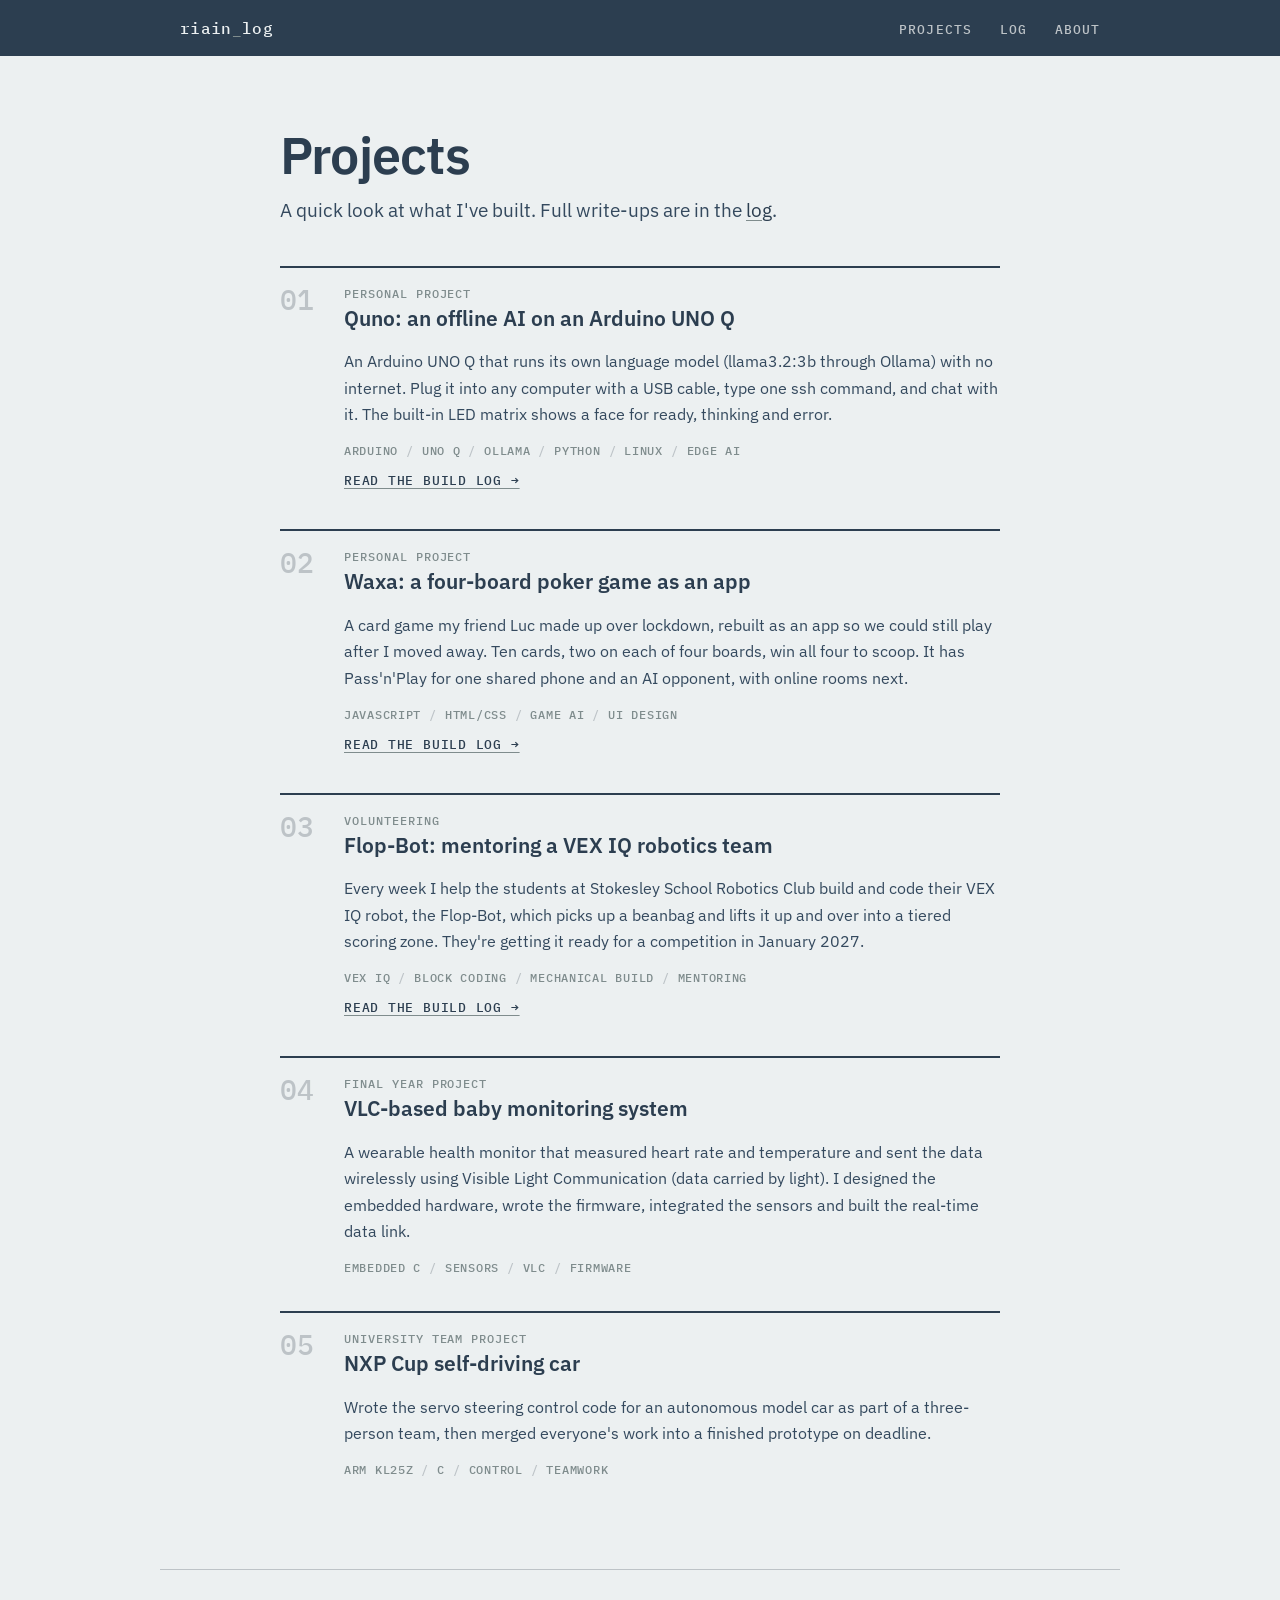
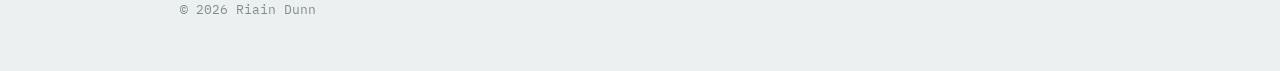
==== index.html @ 6c5f258e "Publish Log 003: robotics club Co-Authored-By: Claude Opus 5.5 <noreply@anthropic.com> Claude-Sessio" ====
<!doctype html>
<html lang="en">
<head>
  <meta charset="utf-8">
  <meta name="viewport" content="width=device-width, initial-scale=1">
  <title>Projects | Riain Dunn</title>
  <meta name="description" content="Projects by Riain Dunn: embedded systems, electronics and on-device AI.">
  <link rel="preconnect" href="https://fonts.googleapis.com">
  <link rel="preconnect" href="https://fonts.gstatic.com" crossorigin>
  <link href="https://fonts.googleapis.com/css2?family=IBM+Plex+Mono:wght@400;500&family=IBM+Plex+Sans:wght@400;500;600&display=swap" rel="stylesheet">
  <link rel="stylesheet" href="style.css">
</head>
<body>
  <header class="nav">
    <div class="wrap nav-inner">
      <a href="index.html" class="logo">riain<span>_</span>log</a>
      <nav>
        <a href="index.html">Projects</a>
        <a href="log.html">Log</a>
        <a href="about.html">About</a>
      </nav>
    </div>
  </header>

  <main class="wrap log">
    <section class="log-head">
      <h1>Projects</h1>
      <p class="lead">A quick look at what I've built. Full write-ups are in the <a href="log.html">log</a>.</p>
    </section>

    <section class="entries project-list">
      <article class="card">
        <div class="tag">Personal project</div>
        <h3>Quno: an offline AI on an Arduino UNO Q</h3>
        <p>An Arduino UNO Q that runs its own language model (llama3.2:3b through Ollama) with no internet. Plug it into any computer with a USB cable, type one ssh command, and chat with it. The built-in LED matrix shows a face for ready, thinking and error.</p>
        <p class="stack"><span>Arduino</span><span>UNO Q</span><span>Ollama</span><span>Python</span><span>Linux</span><span>Edge AI</span></p>
        <a class="more" href="log/quno.html">Read the build log →</a>
      </article>

      <article class="card">
        <div class="tag">Personal project</div>
        <h3>Waxa: a four-board poker game as an app</h3>
        <p>A card game my friend Luc made up over lockdown, rebuilt as an app so we could still play after I moved away. Ten cards, two on each of four boards, win all four to scoop. It has Pass'n'Play for one shared phone and an AI opponent, with online rooms next.</p>
        <p class="stack"><span>JavaScript</span><span>HTML/CSS</span><span>Game AI</span><span>UI design</span></p>
        <a class="more" href="log/waxa.html">Read the build log →</a>
      </article>

      <article class="card">
        <div class="tag">Volunteering</div>
        <h3>Flop-Bot: mentoring a VEX IQ robotics team</h3>
        <p>Every week I help the students at Stokesley School Robotics Club build and code their VEX IQ robot, the Flop-Bot, which picks up a beanbag and lifts it up and over into a tiered scoring zone. They're getting it ready for a competition in January 2027.</p>
        <p class="stack"><span>VEX IQ</span><span>Block coding</span><span>Mechanical build</span><span>Mentoring</span></p>
        <a class="more" href="log/robotics-club.html">Read the build log →</a>
      </article>

      <article class="card">
        <div class="tag">Final year project</div>
        <h3>VLC-based baby monitoring system</h3>
        <p>A wearable health monitor that measured heart rate and temperature and sent the data wirelessly using Visible Light Communication (data carried by light). I designed the embedded hardware, wrote the firmware, integrated the sensors and built the real-time data link.</p>
        <p class="stack"><span>Embedded C</span><span>Sensors</span><span>VLC</span><span>Firmware</span></p>
      </article>

      <article class="card">
        <div class="tag">University team project</div>
        <h3>NXP Cup self-driving car</h3>
        <p>Wrote the servo steering control code for an autonomous model car as part of a three-person team, then merged everyone's work into a finished prototype on deadline.</p>
        <p class="stack"><span>ARM KL25Z</span><span>C</span><span>Control</span><span>Teamwork</span></p>
      </article>
    </section>
  </main>

  <footer class="wrap foot">
    <p>© 2026 Riain Dunn</p>
  </footer>
</body>
</html>
---- style.css ----
/* Palette: #2C3E50 #34495E #7F8C8D #BDC3C7 #ECF0F1 */
:root {
  --ink: #2C3E50;
  --ink-2: #34495E;
  --slate: #7F8C8D;
  --mist: #BDC3C7;
  --paper: #ECF0F1;

  --bg: var(--paper);
  --text: var(--ink);
  --text-2: var(--ink-2);
  --muted: var(--slate);
  --line: var(--mist);
  --band: var(--ink);
  --band-text: var(--paper);
  --code-bg: rgba(189, 195, 199, 0.45);
}
@media (prefers-color-scheme: dark) {
  :root {
    --bg: var(--ink);
    --text: var(--paper);
    --text-2: var(--mist);
    --muted: var(--mist);
    --line: var(--ink-2);
    --band: #24333f;
    --band-text: var(--paper);
    --code-bg: var(--ink-2);
  }
}

* { box-sizing: border-box; }
html { scroll-behavior: smooth; }
body {
  margin: 0;
  background: var(--bg);
  color: var(--text);
  font: 400 17px/1.65 "IBM Plex Sans", system-ui, sans-serif;
}
a { color: var(--text); text-decoration-color: var(--slate); text-underline-offset: 3px; }
a:hover { text-decoration-color: currentColor; }
.wrap { max-width: 960px; margin: 0 auto; padding: 0 20px; }

/* Header band */
.nav { background: var(--band); color: var(--band-text); }
.nav-inner { display: flex; align-items: center; justify-content: space-between; height: 56px; }
.logo { font: 500 16px "IBM Plex Mono", monospace; color: var(--band-text); text-decoration: none; white-space: nowrap; letter-spacing: 0.02em; }
.logo span { color: var(--slate); }
.nav nav a {
  color: var(--mist); text-decoration: none; margin-left: 24px;
  font: 500 13px "IBM Plex Mono", monospace; text-transform: uppercase; letter-spacing: 0.08em;
}
.nav nav a:hover { color: var(--paper); }

/* Type */
h1 { font-size: clamp(34px, 6vw, 52px); line-height: 1.05; margin: 8px 0 16px; font-weight: 600; letter-spacing: -0.015em; }
h2 {
  font: 500 13px "IBM Plex Mono", monospace; text-transform: uppercase; letter-spacing: 0.1em;
  color: var(--muted); margin: 0 0 20px; padding-bottom: 10px; border-bottom: 1px solid var(--line);
}
h3 { font-size: 21px; font-weight: 600; margin: 4px 0 10px; line-height: 1.3; }
h4 { margin: 0 0 4px; font-size: 16px; font-weight: 600; }
.lead { font-size: 19px; color: var(--text-2); max-width: 640px; margin: 0; }
.tag {
  font: 500 12px "IBM Plex Mono", monospace; color: var(--muted);
  text-transform: uppercase; letter-spacing: 0.08em;
}

/* Layout */
section.wrap { padding-top: 48px; padding-bottom: 8px; }
.log { max-width: 760px; }
section.log-head { padding-top: 64px; }
.log-head h1 { margin-bottom: 12px; }
.entries { padding-top: 40px !important; }

/* Cards read like datasheet entries: ruled, square, no shadows */
.card, .post-link {
  display: block; color: var(--text); text-decoration: none;
  border-top: 2px solid var(--text); padding: 18px 0 28px;
}
.card p, .post-link p { color: var(--text-2); font-size: 16px; }
.post-link { margin-bottom: 8px; }
.post-link:hover h3 { text-decoration: underline; text-underline-offset: 4px; text-decoration-color: var(--slate); }
.post-link .when, .post .when { font: 500 12px "IBM Plex Mono", monospace; color: var(--muted); text-transform: uppercase; letter-spacing: 0.08em; margin: 0; }
.post-link p:last-child { margin: 0; }
.post-link.pending { opacity: 0.6; border-top-style: dashed; }

/* Numbered project index */
.project-list { counter-reset: proj; display: grid; gap: 8px; }
.project-list .card { counter-increment: proj; position: relative; padding-left: 64px; }
.project-list .card::before {
  content: counter(proj, decimal-leading-zero);
  position: absolute; left: 0; top: 18px;
  font: 500 28px/1 "IBM Plex Mono", monospace; color: var(--mist);
}
@media (prefers-color-scheme: dark) { .project-list .card::before { color: var(--slate); } }

/* Tech list: plain mono with slashes, not pills */
.stack { display: flex; flex-wrap: wrap; margin: 14px 0 0; font: 500 12px "IBM Plex Mono", monospace; color: var(--muted); text-transform: uppercase; letter-spacing: 0.06em; }
.stack span + span::before { content: "/"; margin: 0 8px; color: var(--line); }
.card .more { display: inline-block; margin-top: 14px; font: 500 13px "IBM Plex Mono", monospace; text-transform: uppercase; letter-spacing: 0.06em; }
.more-line { color: var(--muted); margin-top: 20px; }

/* About */
.skills { display: grid; grid-template-columns: repeat(auto-fit, minmax(200px, 1fr)); gap: 24px; }
.skills p { color: var(--text-2); margin: 0; font-size: 16px; }
.timeline { list-style: none; padding: 0; margin: 0; }
.timeline li { display: grid; gap: 2px; padding: 14px 0; border-bottom: 1px solid var(--line); }
.timeline .when { font: 500 12px "IBM Plex Mono", monospace; color: var(--muted); text-transform: uppercase; letter-spacing: 0.06em; margin: 0 0 4px; }
.timeline p { margin: 0; color: var(--text-2); font-size: 16px; }
.contact p { color: var(--text-2); max-width: 640px; }
.cta { display: flex; gap: 12px; flex-wrap: wrap; margin-top: 24px; }
.btn {
  display: inline-block; padding: 10px 18px; border: 1.5px solid var(--text);
  color: var(--text); text-decoration: none; font: 500 13px "IBM Plex Mono", monospace; letter-spacing: 0.04em;
}
.btn.primary { background: var(--text); color: var(--bg); }
.btn:hover { background: var(--ink-2); border-color: var(--ink-2); color: var(--paper); }

/* Log entry */
.post { max-width: 720px; padding-top: 56px; }
.post h1 { font-size: clamp(30px, 5vw, 42px); }
.post h2 { margin-top: 48px; }
.post p, .post li { font-size: 18px; }
.post code { font: 500 0.86em "IBM Plex Mono", monospace; background: var(--code-bg); padding: 1px 5px; }
.back { display: inline-block; margin-bottom: 24px; font: 500 13px "IBM Plex Mono", monospace; text-transform: uppercase; letter-spacing: 0.06em; }
.photo { margin: 32px 0; }
.photo img, .photo video { width: 100%; height: auto; display: block; border: 1px solid var(--line); }
.photo figcaption { font: 400 13px "IBM Plex Mono", monospace; color: var(--muted); margin-top: 8px; }
.table-wrap { overflow-x: auto; margin: 16px 0 24px; }
.post table { border-collapse: collapse; width: 100%; font-size: 16px; }
.post th, .post td { text-align: left; vertical-align: top; padding: 12px 12px 12px 0; border-bottom: 1px solid var(--line); }
.post th { font: 500 12px "IBM Plex Mono", monospace; text-transform: uppercase; letter-spacing: 0.08em; color: var(--muted); border-bottom: 2px solid var(--text); }
.post td:first-child { font-weight: 600; width: 34%; }
.ok, .no { font: 500 12px "IBM Plex Mono", monospace; text-transform: uppercase; letter-spacing: 0.06em; margin-right: 8px; }
.ok::before { content: "■ "; }
.no { color: var(--muted); }
.no::before { content: "□ "; }

.foot { color: var(--muted); font: 400 13px "IBM Plex Mono", monospace; margin-top: 64px; padding-top: 18px; padding-bottom: 40px; border-top: 1px solid var(--line); }

@media (max-width: 560px) {
  .wrap { padding-left: 16px; padding-right: 16px; }
  .nav nav a { margin-left: 14px; font-size: 12px; }
  .project-list .card { padding-left: 48px; }
  .project-list .card::before { font-size: 22px; }
  .post td:first-child { width: 40%; }
}
.card .stack, .post-link .stack { color: var(--muted); font-size: 12px; }

/* Photo carousel: one frame, auto-rotates */
.carousel { max-width: 300px; }
.track { position: relative; aspect-ratio: 3 / 4; border: 1px solid var(--line); background: var(--band); }
.slide { position: absolute; inset: 0; margin: 0; opacity: 0; transition: opacity 0.6s ease; pointer-events: none; }
.slide.active { opacity: 1; pointer-events: auto; }
.slide img { display: block; width: 100%; height: 100%; object-fit: cover; }
.slide figcaption {
  position: absolute; left: 0; right: 0; bottom: 0; padding: 8px 10px;
  background: rgba(44, 62, 80, 0.85); color: var(--paper);
  font: 500 12px "IBM Plex Mono", monospace; letter-spacing: 0.04em;
}
.carousel-nav { display: flex; gap: 8px; margin-top: 12px; }
.carousel-nav .btn { cursor: pointer; background: none; font-size: 16px; padding: 6px 16px; }

/* Side-by-side photos in a log entry */
.photo-row { display: grid; grid-template-columns: repeat(auto-fit, minmax(180px, 1fr)); gap: 12px; margin: 32px 0; }
.photo-row .photo { margin: 0; }
.photo-row .photo img { aspect-ratio: 3 / 4; object-fit: cover; }
.photo-row.phones .photo img { aspect-ratio: auto; }
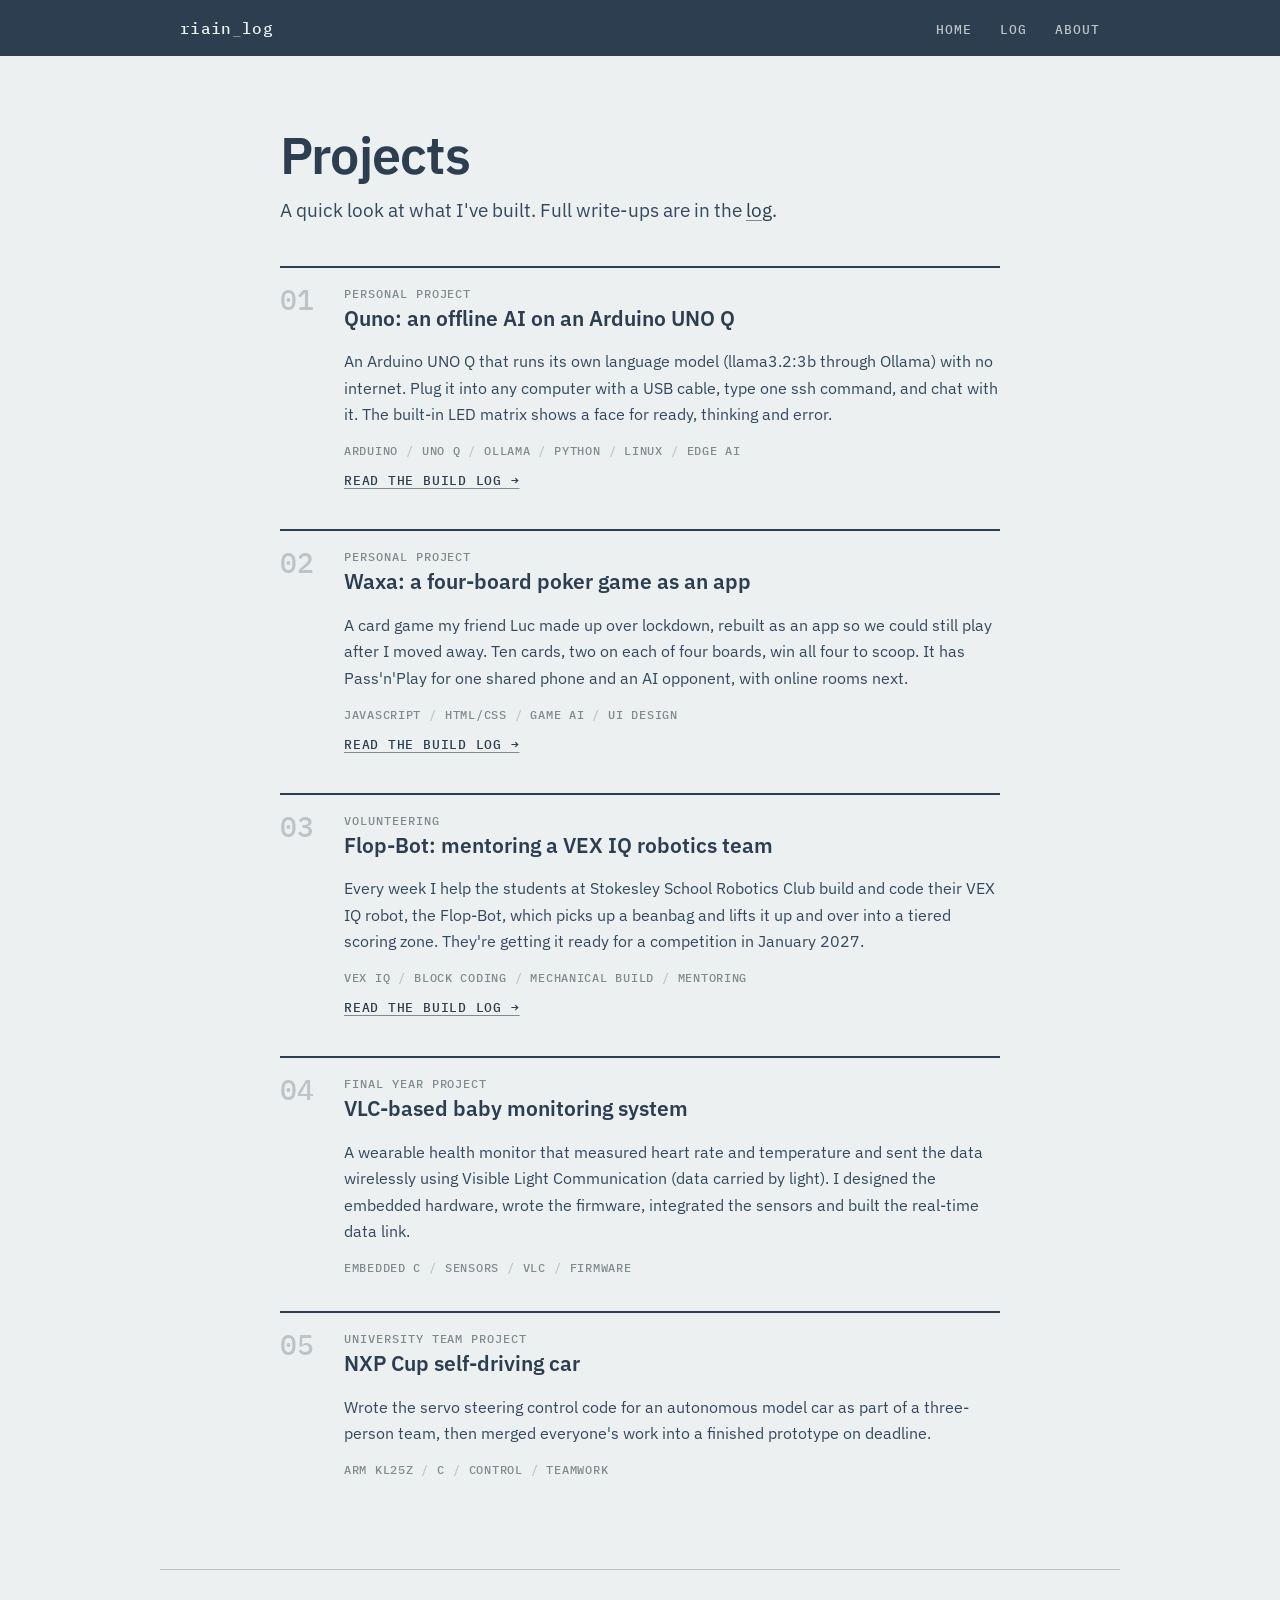
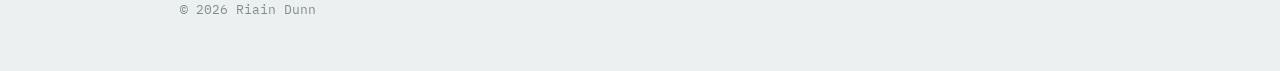
==== commit 05009273: "Rename Projects nav link to Home Co-Authored-By: Claude Opus 5.5 <noreply@anthropic.com> Claude-Sess" ====
--- a/index.html
+++ b/index.html
@@ -3,7 +3,7 @@
 <head>
   <meta charset="utf-8">
   <meta name="viewport" content="width=device-width, initial-scale=1">
-  <title>Projects | Riain Dunn</title>
+  <title>Riain Dunn</title>
   <meta name="description" content="Projects by Riain Dunn: embedded systems, electronics and on-device AI.">
   <link rel="preconnect" href="https://fonts.googleapis.com">
   <link rel="preconnect" href="https://fonts.gstatic.com" crossorigin>
@@ -15,7 +15,7 @@
     <div class="wrap nav-inner">
       <a href="index.html" class="logo">riain<span>_</span>log</a>
       <nav>
-        <a href="index.html">Projects</a>
+        <a href="index.html">Home</a>
         <a href="log.html">Log</a>
         <a href="about.html">About</a>
       </nav>
--- a/style.css
+++ b/style.css
@@ -166,3 +166,8 @@
 .photo-row .photo { margin: 0; }
 .photo-row .photo img { aspect-ratio: 3 / 4; object-fit: cover; }
 .photo-row.phones .photo img { aspect-ratio: auto; }
+
+/* Two portrait items side by side at equal height (flex = width/height ratio) */
+.media-pair { display: flex; gap: 12px; margin: 32px 0; align-items: flex-start; }
+.media-pair .photo { margin: 0; min-width: 0; }
+@media (max-width: 600px) { .media-pair { flex-direction: column; } .media-pair .photo { flex: none !important; width: 100%; } }
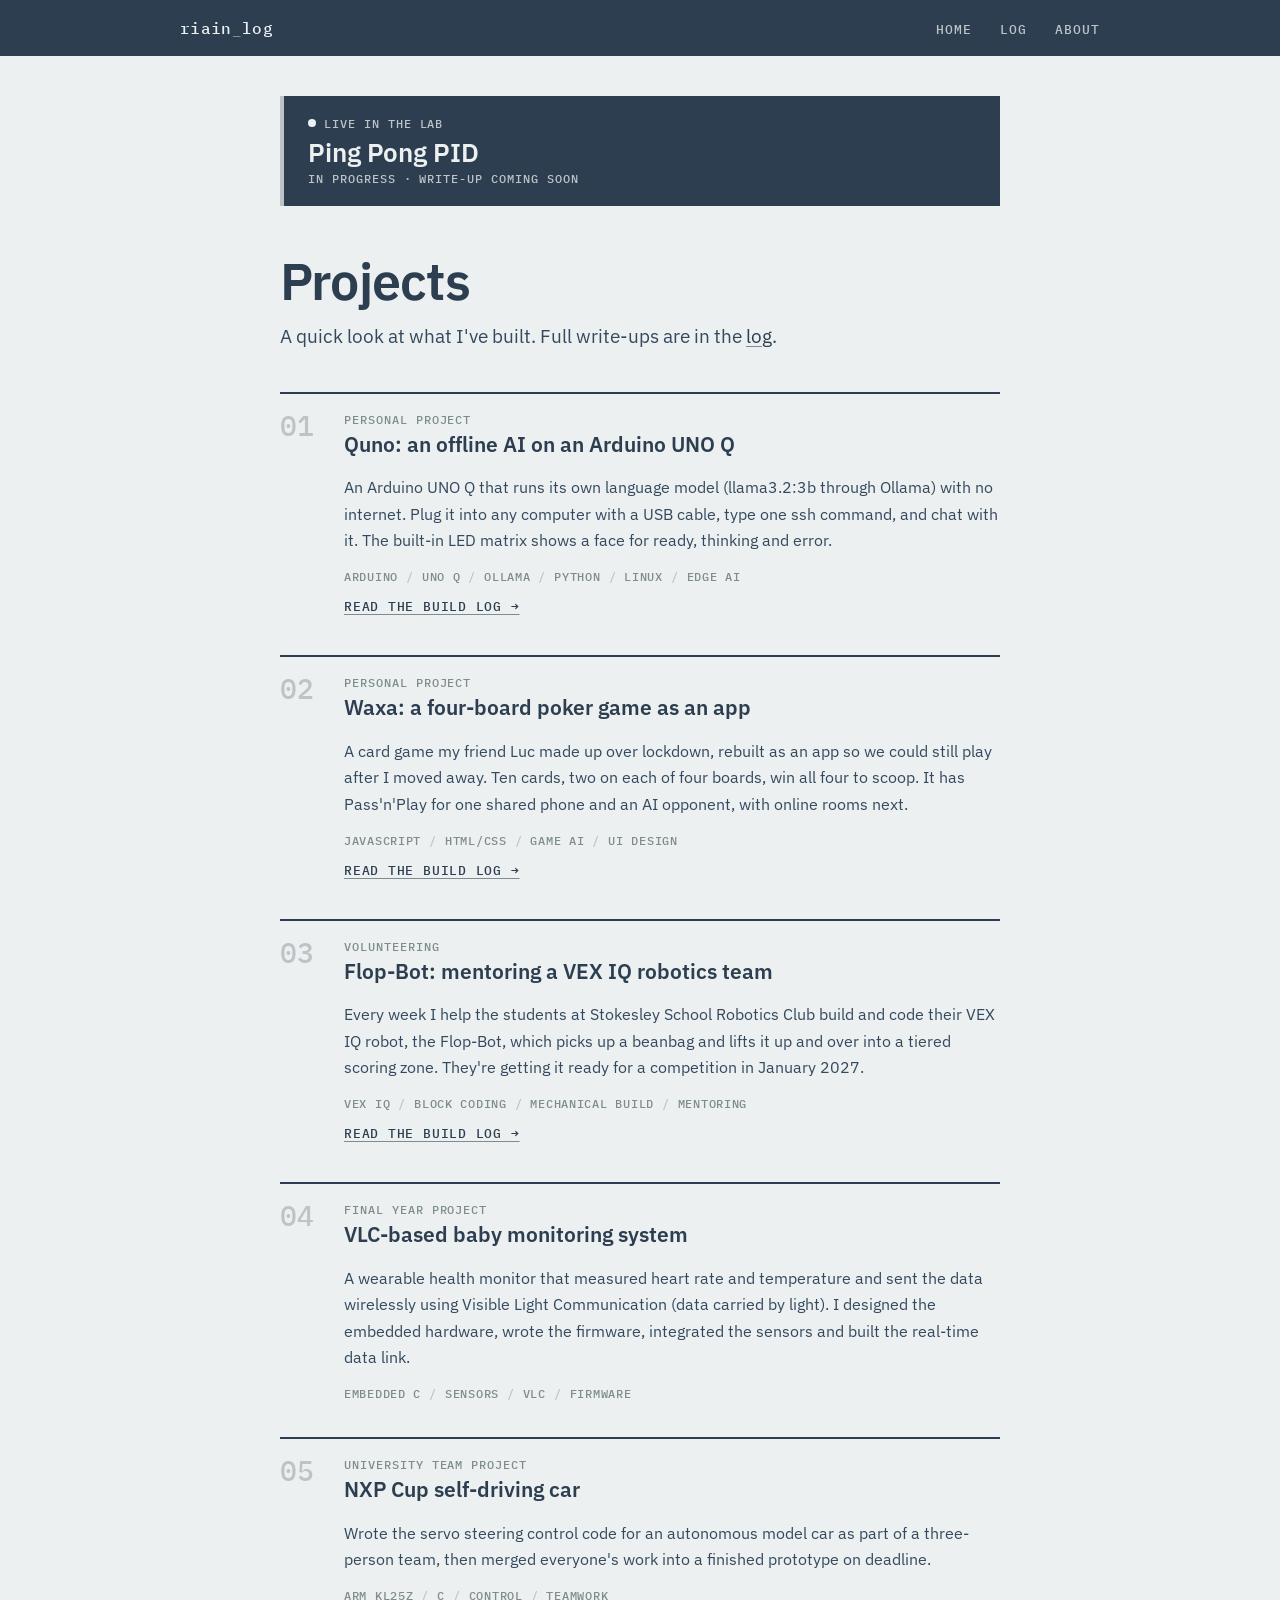
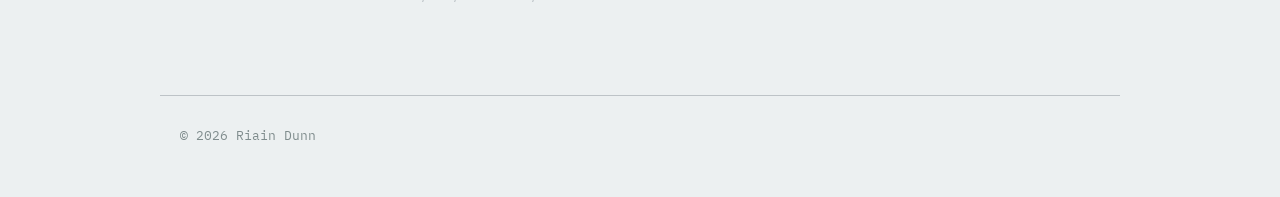
==== commit c6f85577: "Home: add 'Live in the lab' banner for Ping Pong PID Co-Authored-By: Claude Opus 5.5 <noreply@anthro" ====
--- a/index.html
+++ b/index.html
@@ -23,6 +23,12 @@
   </header>
 
   <main class="wrap log">
+    <section class="live-lab" aria-label="Live in the lab">
+      <p class="live-label"><span class="live-dot" aria-hidden="true"></span>Live in the lab</p>
+      <h2>Ping Pong PID</h2>
+      <p class="live-status">In progress · write-up coming soon</p>
+    </section>
+
     <section class="log-head">
       <h1>Projects</h1>
       <p class="lead">A quick look at what I've built. Full write-ups are in the <a href="log.html">log</a>.</p>
--- a/style.css
+++ b/style.css
@@ -171,3 +171,12 @@
 .media-pair { display: flex; gap: 12px; margin: 32px 0; align-items: flex-start; }
 .media-pair .photo { margin: 0; min-width: 0; }
 @media (max-width: 600px) { .media-pair { flex-direction: column; } .media-pair .photo { flex: none !important; width: 100%; } }
+
+/* "Live in the lab" banner on the home page */
+.live-lab { margin-top: 40px; padding: 20px 24px; background: var(--band); color: var(--band-text); border-left: 4px solid var(--mist); }
+.live-lab h2 { margin: 4px 0 2px; font-size: 26px; color: var(--band-text); border: 0; padding: 0; text-transform: none; letter-spacing: 0; font-family: "IBM Plex Sans", system-ui, sans-serif; font-weight: 600; }
+.live-label, .live-status { margin: 0; font: 500 12px "IBM Plex Mono", monospace; text-transform: uppercase; letter-spacing: 0.08em; color: var(--mist); }
+.live-dot { display: inline-block; width: 8px; height: 8px; border-radius: 50%; background: var(--paper); margin-right: 8px; vertical-align: 1px; animation: live-pulse 1.6s ease-in-out infinite; }
+@keyframes live-pulse { 50% { opacity: 0.25; } }
+@media (prefers-reduced-motion: reduce) { .live-dot { animation: none; } }
+.live-lab + .log-head { padding-top: 40px; }
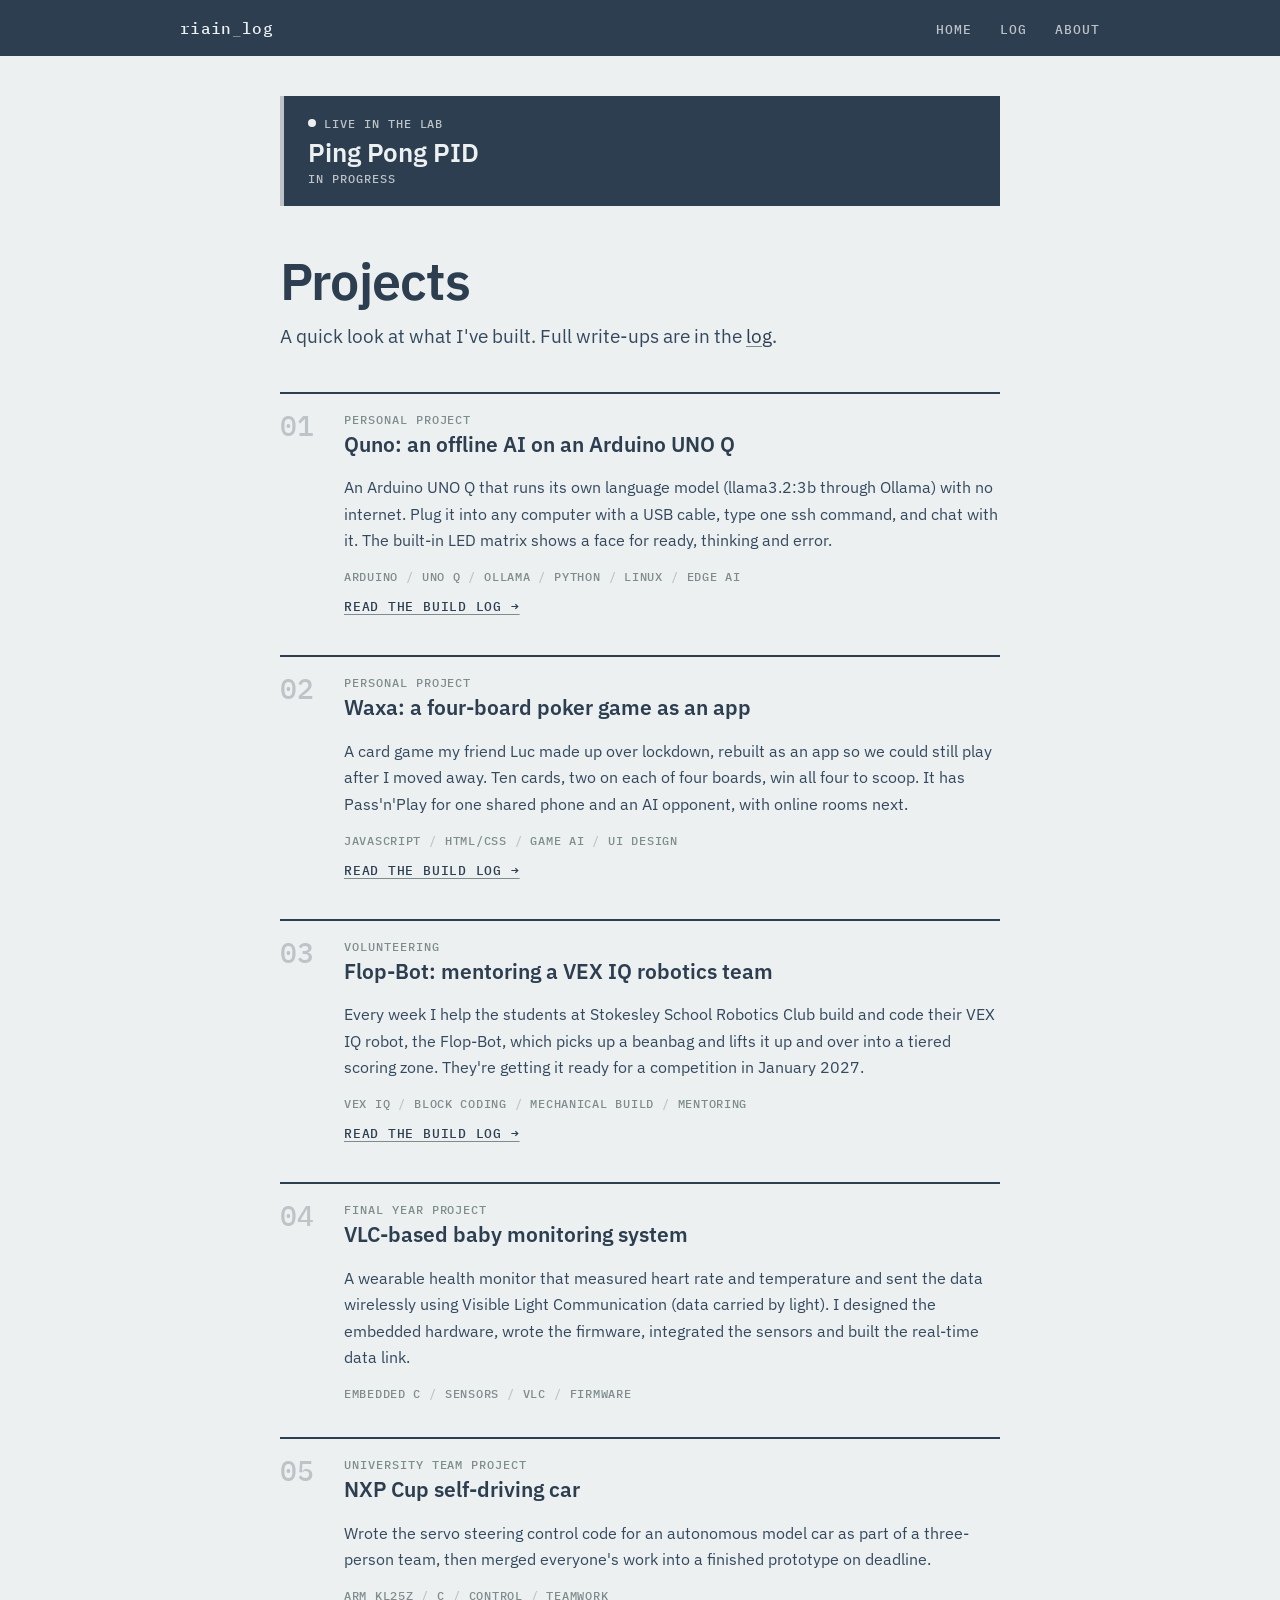
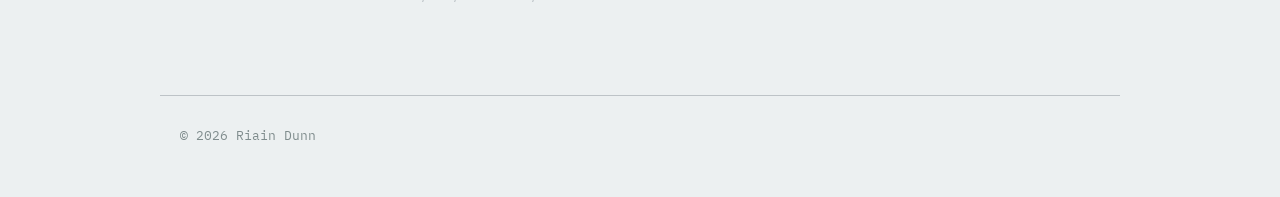
==== commit d657a277: "Home banner: drop 'write-up coming soon' Co-Authored-By: Claude Opus 5.5 <noreply@anthropic.com> Cla" ====
--- a/index.html
+++ b/index.html
@@ -26,7 +26,7 @@
     <section class="live-lab" aria-label="Live in the lab">
       <p class="live-label"><span class="live-dot" aria-hidden="true"></span>Live in the lab</p>
       <h2>Ping Pong PID</h2>
-      <p class="live-status">In progress · write-up coming soon</p>
+      <p class="live-status">In progress</p>
     </section>
 
     <section class="log-head">
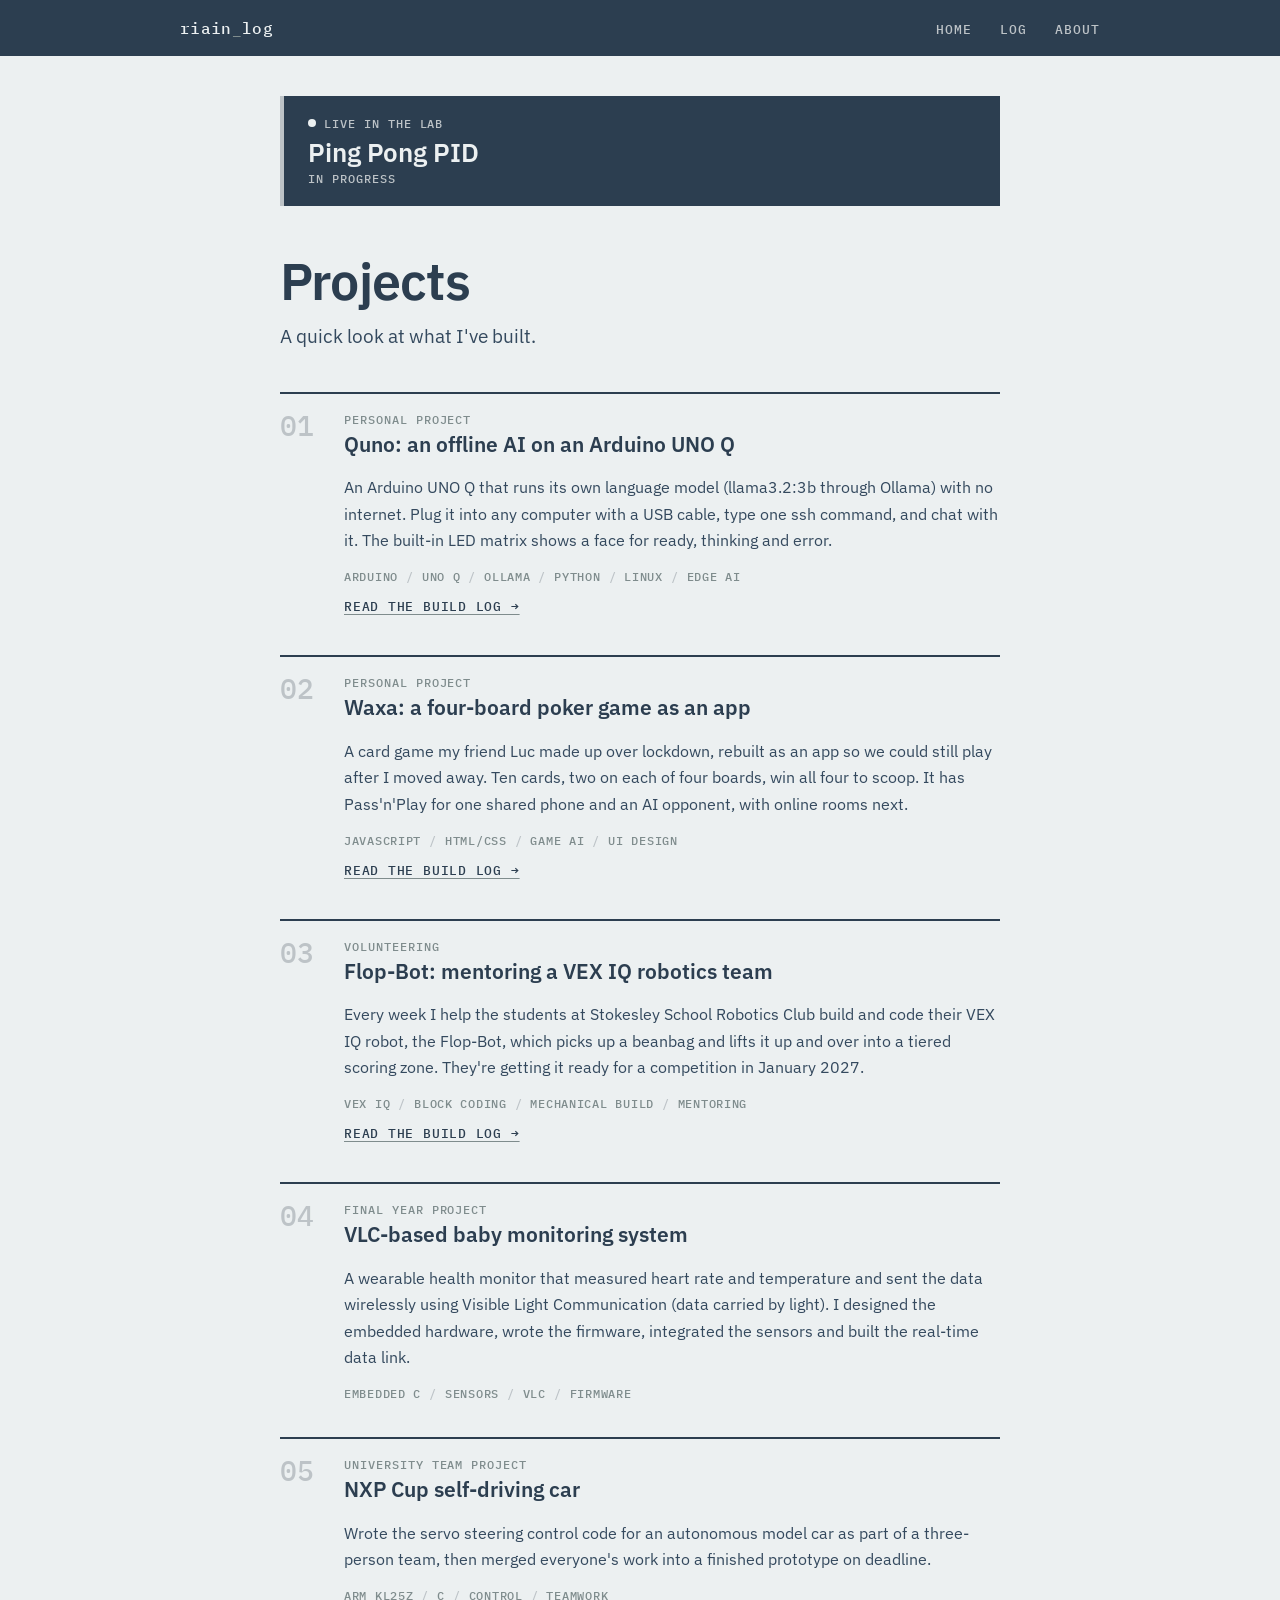
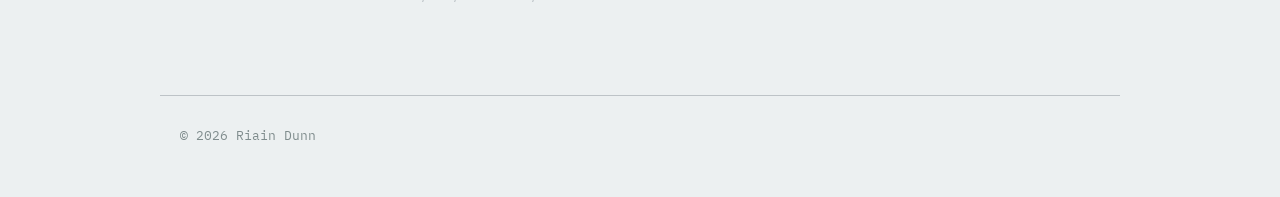
==== commit ab4633ed: "Home: remove 'Full write-ups are in the log' Co-Authored-By: Claude Opus 5.5 <noreply@anthropic.com>" ====
--- a/index.html
+++ b/index.html
@@ -31,7 +31,7 @@
 
     <section class="log-head">
       <h1>Projects</h1>
-      <p class="lead">A quick look at what I've built. Full write-ups are in the <a href="log.html">log</a>.</p>
+      <p class="lead">A quick look at what I've built.</p>
     </section>
 
     <section class="entries project-list">
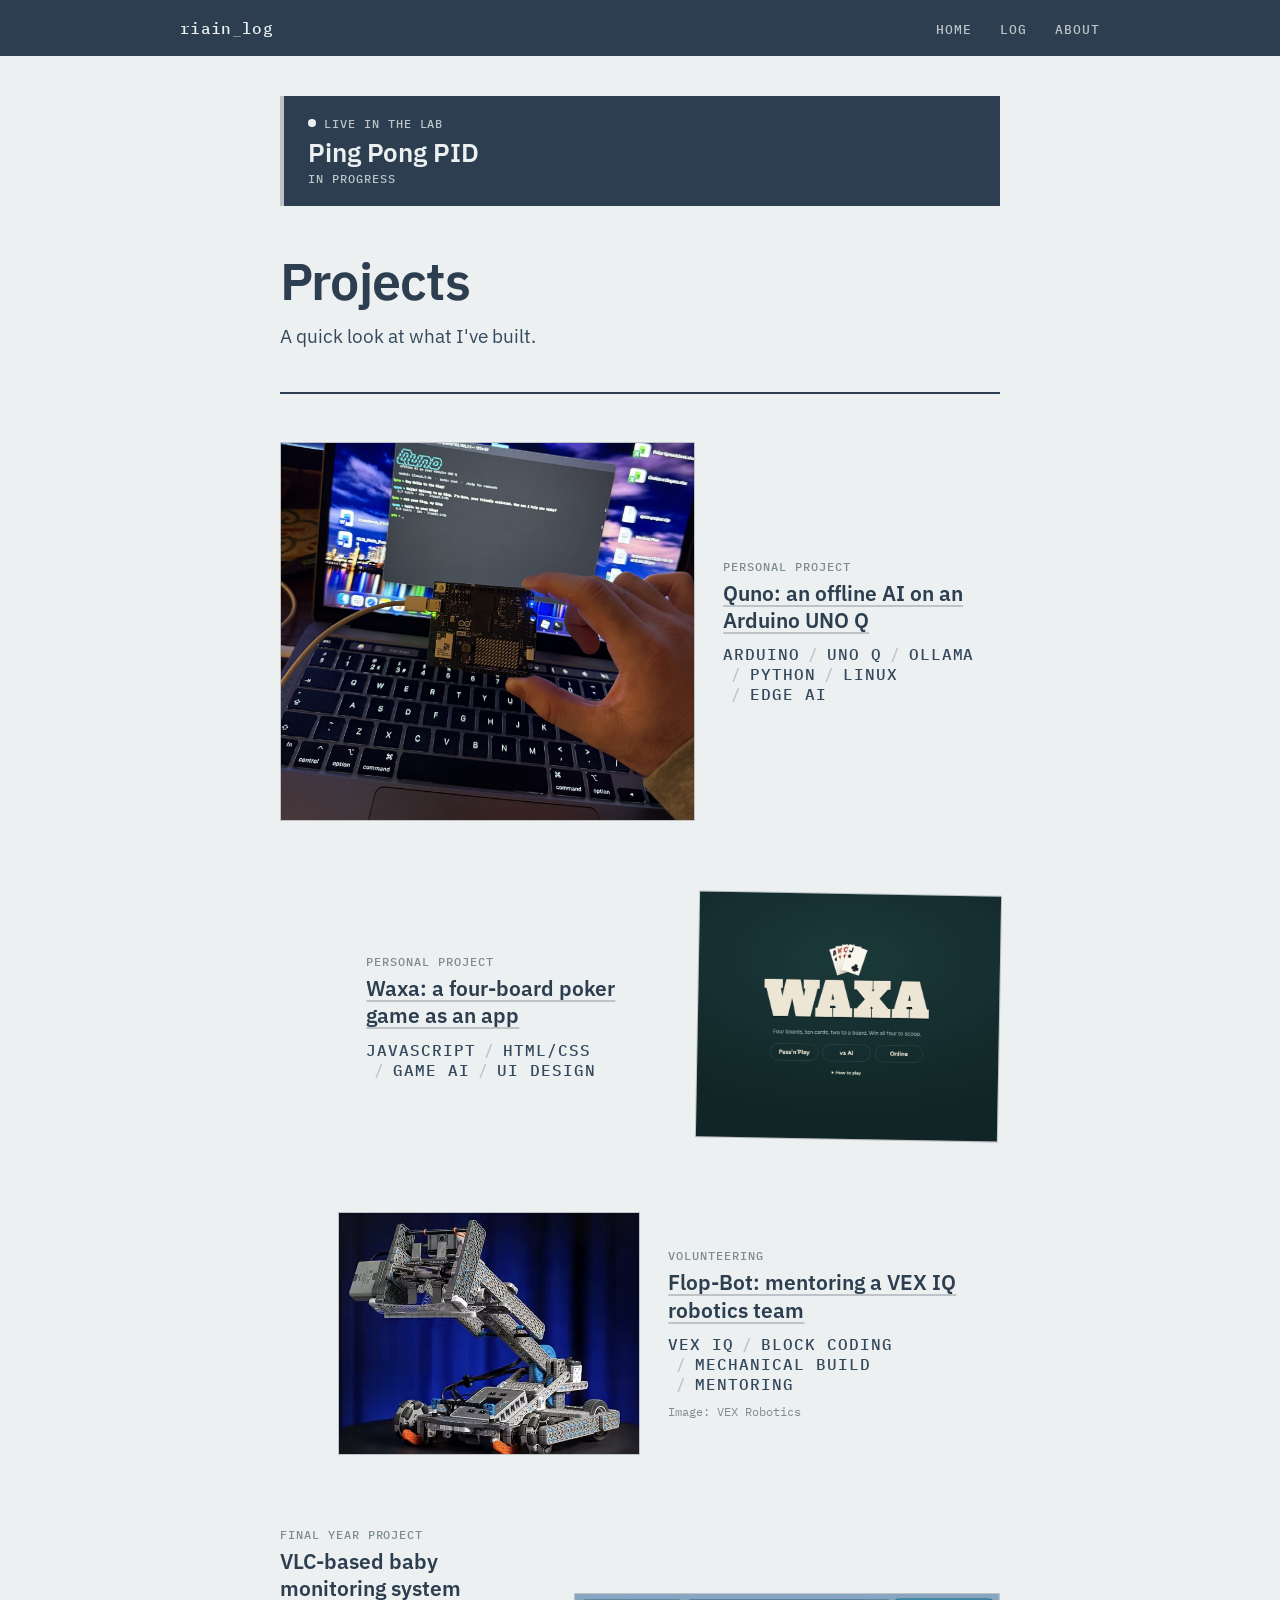
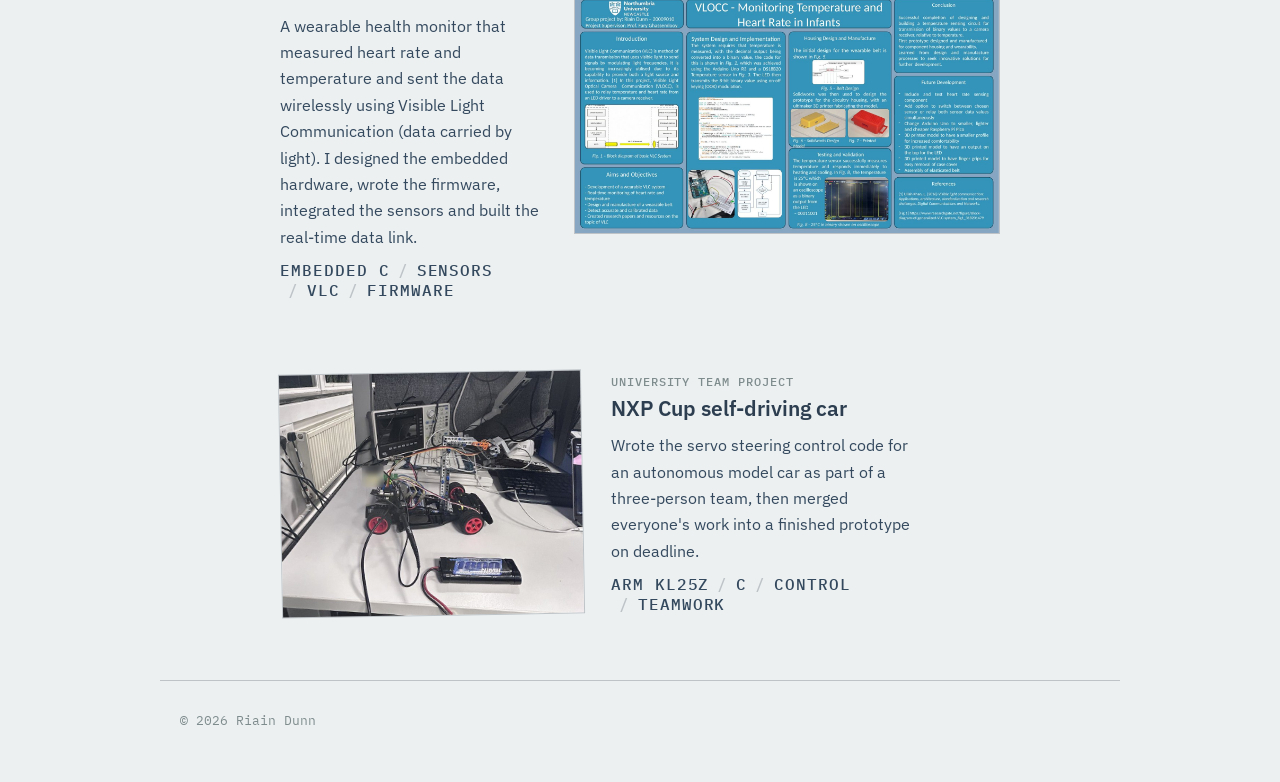
==== commit 61535aa8: "Home: loose image gallery with captions (draft, not on main) Co-Authored-By: Claude Opus 5.5 <norepl" ====
--- a/index.html
+++ b/index.html
@@ -34,44 +34,54 @@
       <p class="lead">A quick look at what I've built.</p>
     </section>
 
-    <section class="entries project-list">
-      <article class="card">
-        <div class="tag">Personal project</div>
-        <h3>Quno: an offline AI on an Arduino UNO Q</h3>
-        <p>An Arduino UNO Q that runs its own language model (llama3.2:3b through Ollama) with no internet. Plug it into any computer with a USB cable, type one ssh command, and chat with it. The built-in LED matrix shows a face for ready, thinking and error.</p>
-        <p class="stack"><span>Arduino</span><span>UNO Q</span><span>Ollama</span><span>Python</span><span>Linux</span><span>Edge AI</span></p>
-        <a class="more" href="log/quno.html">Read the build log →</a>
-      </article>
+    <section class="gallery">
+      <figure class="g-item g-wide">
+        <a href="log/quno.html"><img src="img/home/quno.jpg" width="1400" height="1279" alt="An Arduino UNO Q held up in front of a laptop running the Quno chat in a terminal"></a>
+        <figcaption>
+          <div class="tag">Personal project</div>
+          <h3><a href="log/quno.html">Quno: an offline AI on an Arduino UNO Q</a></h3>
+          <p class="stack"><span>Arduino</span><span>UNO Q</span><span>Ollama</span><span>Python</span><span>Linux</span><span>Edge AI</span></p>
+        </figcaption>
+      </figure>
 
-      <article class="card">
-        <div class="tag">Personal project</div>
-        <h3>Waxa: a four-board poker game as an app</h3>
-        <p>A card game my friend Luc made up over lockdown, rebuilt as an app so we could still play after I moved away. Ten cards, two on each of four boards, win all four to scoop. It has Pass'n'Play for one shared phone and an AI opponent, with online rooms next.</p>
-        <p class="stack"><span>JavaScript</span><span>HTML/CSS</span><span>Game AI</span><span>UI design</span></p>
-        <a class="more" href="log/waxa.html">Read the build log →</a>
-      </article>
+      <figure class="g-item g-right">
+        <a href="log/waxa.html"><img src="img/home/waxa.jpg" width="1600" height="1302" alt="The Waxa title screen with buttons for Pass'n'Play, vs AI and Online"></a>
+        <figcaption>
+          <div class="tag">Personal project</div>
+          <h3><a href="log/waxa.html">Waxa: a four-board poker game as an app</a></h3>
+          <p class="stack"><span>JavaScript</span><span>HTML/CSS</span><span>Game AI</span><span>UI design</span></p>
+        </figcaption>
+      </figure>
 
-      <article class="card">
-        <div class="tag">Volunteering</div>
-        <h3>Flop-Bot: mentoring a VEX IQ robotics team</h3>
-        <p>Every week I help the students at Stokesley School Robotics Club build and code their VEX IQ robot, the Flop-Bot, which picks up a beanbag and lifts it up and over into a tiered scoring zone. They're getting it ready for a competition in January 2027.</p>
-        <p class="stack"><span>VEX IQ</span><span>Block coding</span><span>Mechanical build</span><span>Mentoring</span></p>
-        <a class="more" href="log/robotics-club.html">Read the build log →</a>
-      </article>
+      <figure class="g-item g-mid">
+        <a href="log/robotics-club.html"><img src="img/home/robotics.jpg" width="1150" height="921" alt="A VEX IQ robot with a lifting arm, photographed against a blue curtain"></a>
+        <figcaption>
+          <div class="tag">Volunteering</div>
+          <h3><a href="log/robotics-club.html">Flop-Bot: mentoring a VEX IQ robotics team</a></h3>
+          <p class="stack"><span>VEX IQ</span><span>Block coding</span><span>Mechanical build</span><span>Mentoring</span></p>
+          <p class="credit">Image: VEX Robotics</p>
+        </figcaption>
+      </figure>
 
-      <article class="card">
-        <div class="tag">Final year project</div>
-        <h3>VLC-based baby monitoring system</h3>
-        <p>A wearable health monitor that measured heart rate and temperature and sent the data wirelessly using Visible Light Communication (data carried by light). I designed the embedded hardware, wrote the firmware, integrated the sensors and built the real-time data link.</p>
-        <p class="stack"><span>Embedded C</span><span>Sensors</span><span>VLC</span><span>Firmware</span></p>
-      </article>
+      <figure class="g-item g-wide g-right">
+        <img src="img/home/vlc.jpg" width="1600" height="900" alt="Project poster: VLOCC, monitoring temperature and heart rate in infants">
+        <figcaption>
+          <div class="tag">Final year project</div>
+          <h3>VLC-based baby monitoring system</h3>
+          <p>A wearable health monitor that measured heart rate and temperature and sent the data wirelessly using Visible Light Communication (data carried by light). I designed the embedded hardware, wrote the firmware, integrated the sensors and built the real-time data link.</p>
+          <p class="stack"><span>Embedded C</span><span>Sensors</span><span>VLC</span><span>Firmware</span></p>
+        </figcaption>
+      </figure>
 
-      <article class="card">
-        <div class="tag">University team project</div>
-        <h3>NXP Cup self-driving car</h3>
-        <p>Wrote the servo steering control code for an autonomous model car as part of a three-person team, then merged everyone's work into a finished prototype on deadline.</p>
-        <p class="stack"><span>ARM KL25Z</span><span>C</span><span>Control</span><span>Teamwork</span></p>
-      </article>
+      <figure class="g-item">
+        <img src="img/home/nxp.jpg" width="824" height="662" alt="The NXP Cup model car on a lab bench, wired up next to a signal generator and a battery pack">
+        <figcaption>
+          <div class="tag">University team project</div>
+          <h3>NXP Cup self-driving car</h3>
+          <p>Wrote the servo steering control code for an autonomous model car as part of a three-person team, then merged everyone's work into a finished prototype on deadline.</p>
+          <p class="stack"><span>ARM KL25Z</span><span>C</span><span>Control</span><span>Teamwork</span></p>
+        </figcaption>
+      </figure>
     </section>
   </main>
 
--- a/style.css
+++ b/style.css
@@ -180,3 +180,28 @@
 @keyframes live-pulse { 50% { opacity: 0.25; } }
 @media (prefers-reduced-motion: reduce) { .live-dot { animation: none; } }
 .live-lab + .log-head { padding-top: 40px; }
+
+/* Home: loose image gallery with captions beside each image */
+.gallery { display: flex; flex-direction: column; gap: 72px; margin-top: 40px; border-top: 2px solid var(--ink); padding-top: 48px; }
+@media (prefers-color-scheme: dark) { .gallery { border-top-color: var(--mist); } }
+.g-item { margin: 0; display: grid; grid-template-columns: 1fr 1fr; gap: 28px; align-items: center; width: 88%; }
+.g-item img { width: 100%; height: auto; display: block; border: 1px solid var(--line); }
+.g-item a:has(img) { display: block; transition: transform .2s ease; }
+.g-item a:has(img):hover { transform: translateY(-3px); }
+.g-item figcaption h3 { margin: 6px 0 0; font-size: 21px; line-height: 1.3; }
+.g-item figcaption h3 a { text-decoration: underline; text-decoration-color: var(--line); text-underline-offset: 4px; }
+.g-item figcaption h3 a:hover { text-decoration-color: currentColor; }
+.g-item figcaption p { color: var(--text-2); font-size: 16px; margin: 10px 0 0; }
+.g-item .credit { font: 400 12px "IBM Plex Mono", monospace; color: var(--muted); margin-top: 10px; }
+.g-wide { grid-template-columns: 1.5fr 1fr; width: 100%; }
+.g-mid { margin-left: 8%; }
+.g-right { margin-left: auto; grid-template-columns: 1fr 1fr; }
+.g-right > :first-child { order: 2; }
+.g-wide.g-right { grid-template-columns: 1fr 1.6fr; }
+.g-item:nth-child(2) img { transform: rotate(1deg); }
+.g-item:nth-child(5) img { transform: rotate(-1deg); }
+@media (max-width: 700px) {
+  .gallery { gap: 48px; }
+  .g-item, .g-wide, .g-right, .g-wide.g-right { grid-template-columns: 1fr; width: 100%; margin-left: 0; gap: 14px; }
+  .g-right > :first-child { order: 0; }
+}
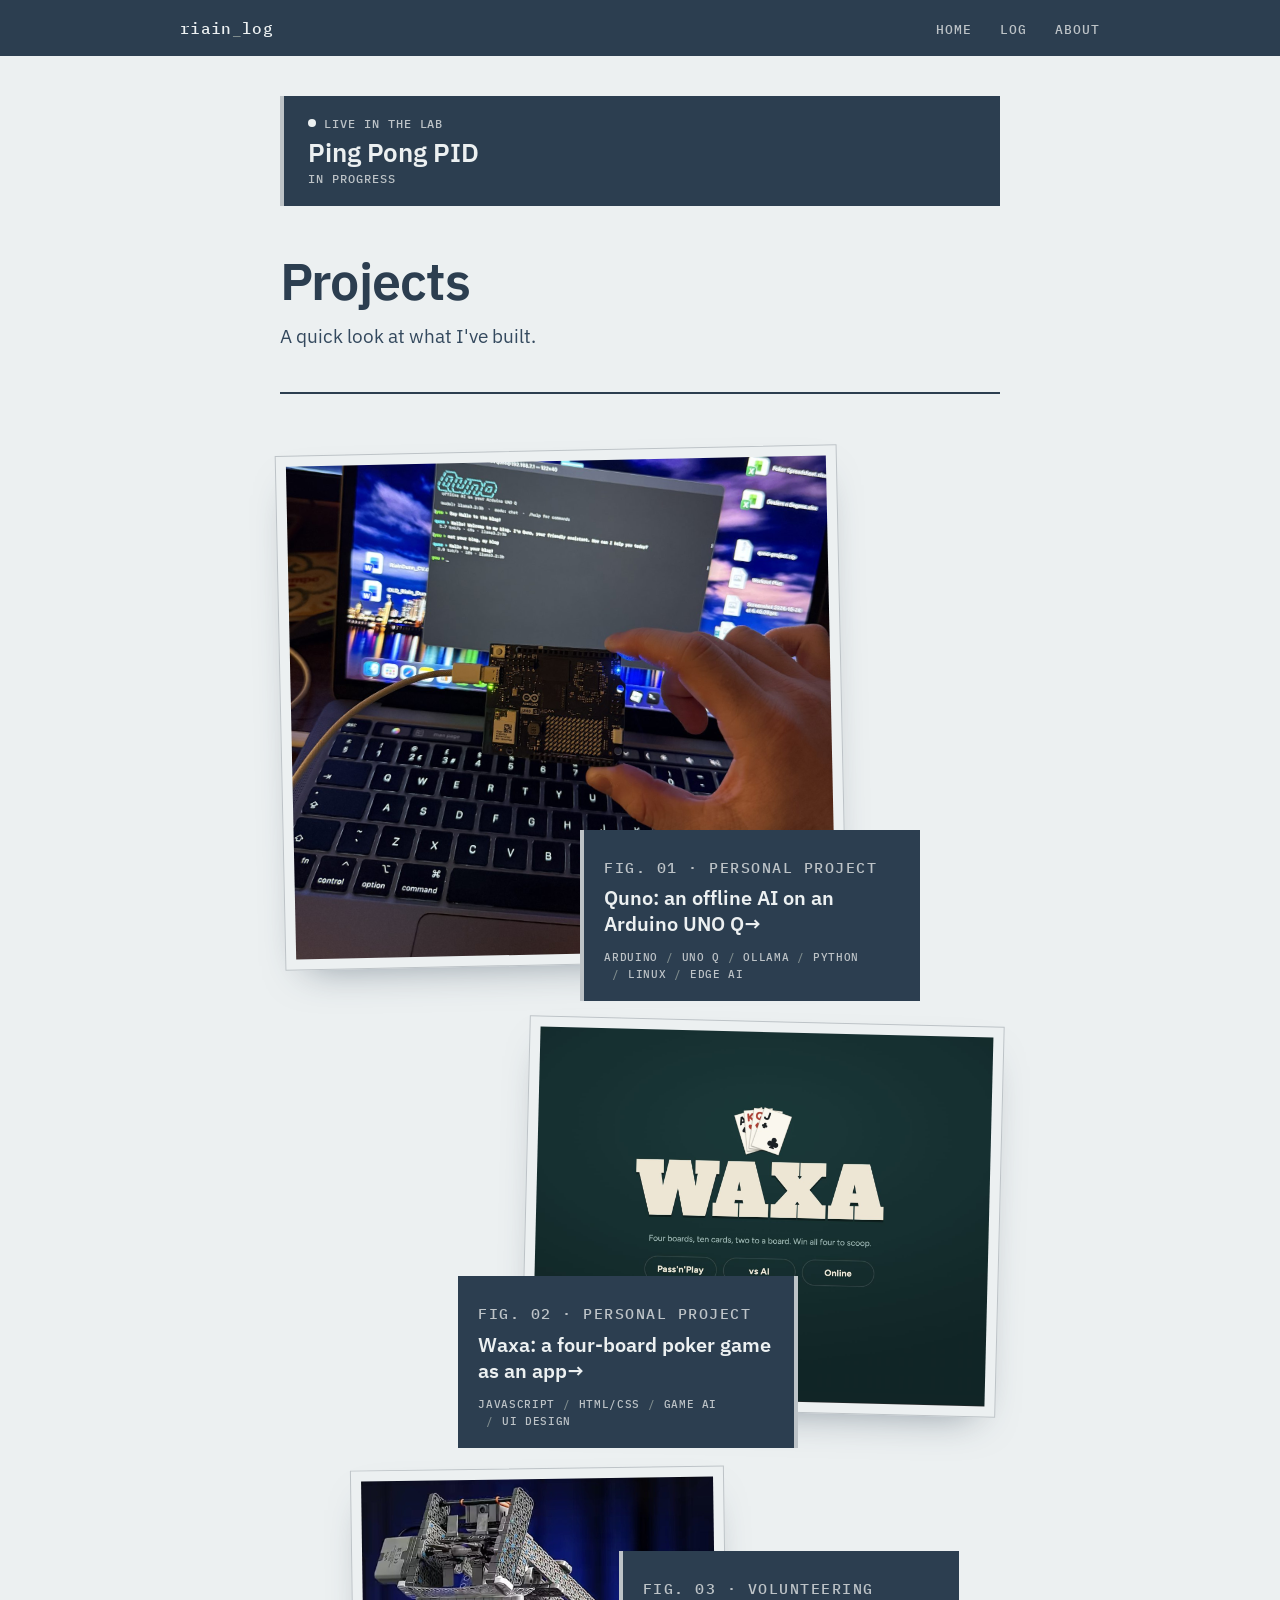
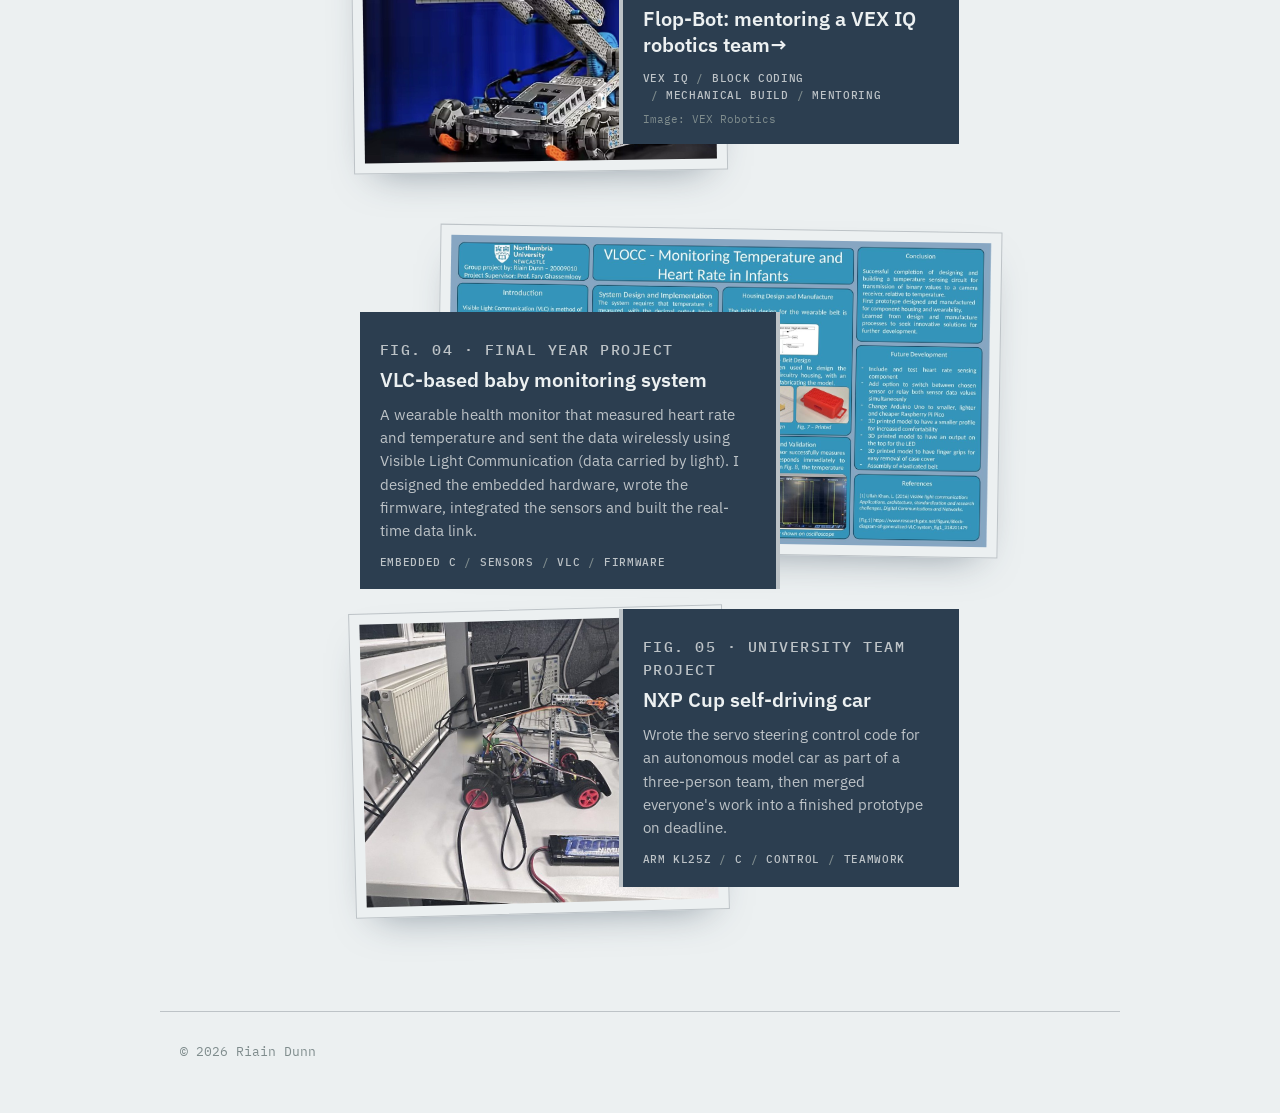
==== commit 30e2f44a: "Home: collage layout with caption plates; carousel on phones (draft) Co-Authored-By: Claude Opus 5.5" ====
--- a/index.html
+++ b/index.html
@@ -34,59 +34,82 @@
       <p class="lead">A quick look at what I've built.</p>
     </section>
 
-    <section class="gallery">
-      <figure class="g-item g-wide">
-        <a href="log/quno.html"><img src="img/home/quno.jpg" width="1400" height="1279" alt="An Arduino UNO Q held up in front of a laptop running the Quno chat in a terminal"></a>
-        <figcaption>
-          <div class="tag">Personal project</div>
+    <section class="collage">
+      <figure class="c-item c-big active">
+        <a class="c-img" href="log/quno.html"><img src="img/home/quno.jpg" width="1400" height="1279" alt="An Arduino UNO Q held up in front of a laptop running the Quno chat in a terminal"></a>
+        <figcaption class="c-plate">
+          <p class="c-label">Fig. 01 · Personal project</p>
           <h3><a href="log/quno.html">Quno: an offline AI on an Arduino UNO Q</a></h3>
           <p class="stack"><span>Arduino</span><span>UNO Q</span><span>Ollama</span><span>Python</span><span>Linux</span><span>Edge AI</span></p>
         </figcaption>
       </figure>
-
-      <figure class="g-item g-right">
-        <a href="log/waxa.html"><img src="img/home/waxa.jpg" width="1600" height="1302" alt="The Waxa title screen with buttons for Pass'n'Play, vs AI and Online"></a>
-        <figcaption>
-          <div class="tag">Personal project</div>
+      <figure class="c-item ">
+        <a class="c-img" href="log/waxa.html"><img src="img/home/waxa.jpg" width="1600" height="1302" alt="The Waxa title screen with buttons for Pass'n'Play, vs AI and Online"></a>
+        <figcaption class="c-plate">
+          <p class="c-label">Fig. 02 · Personal project</p>
           <h3><a href="log/waxa.html">Waxa: a four-board poker game as an app</a></h3>
           <p class="stack"><span>JavaScript</span><span>HTML/CSS</span><span>Game AI</span><span>UI design</span></p>
         </figcaption>
       </figure>
-
-      <figure class="g-item g-mid">
-        <a href="log/robotics-club.html"><img src="img/home/robotics.jpg" width="1150" height="921" alt="A VEX IQ robot with a lifting arm, photographed against a blue curtain"></a>
-        <figcaption>
-          <div class="tag">Volunteering</div>
+      <figure class="c-item c-small">
+        <a class="c-img" href="log/robotics-club.html"><img src="img/home/robotics.jpg" width="1150" height="921" alt="A VEX IQ robot with a lifting arm, photographed against a blue curtain"></a>
+        <figcaption class="c-plate">
+          <p class="c-label">Fig. 03 · Volunteering</p>
           <h3><a href="log/robotics-club.html">Flop-Bot: mentoring a VEX IQ robotics team</a></h3>
           <p class="stack"><span>VEX IQ</span><span>Block coding</span><span>Mechanical build</span><span>Mentoring</span></p>
           <p class="credit">Image: VEX Robotics</p>
         </figcaption>
       </figure>
-
-      <figure class="g-item g-wide g-right">
-        <img src="img/home/vlc.jpg" width="1600" height="900" alt="Project poster: VLOCC, monitoring temperature and heart rate in infants">
-        <figcaption>
-          <div class="tag">Final year project</div>
+      <figure class="c-item c-big">
+        <div class="c-img"><img src="img/home/vlc.jpg" width="1600" height="900" alt="Project poster: VLOCC, monitoring temperature and heart rate in infants"></div>
+        <figcaption class="c-plate c-wide">
+          <p class="c-label">Fig. 04 · Final year project</p>
           <h3>VLC-based baby monitoring system</h3>
           <p>A wearable health monitor that measured heart rate and temperature and sent the data wirelessly using Visible Light Communication (data carried by light). I designed the embedded hardware, wrote the firmware, integrated the sensors and built the real-time data link.</p>
           <p class="stack"><span>Embedded C</span><span>Sensors</span><span>VLC</span><span>Firmware</span></p>
         </figcaption>
       </figure>
-
-      <figure class="g-item">
-        <img src="img/home/nxp.jpg" width="824" height="662" alt="The NXP Cup model car on a lab bench, wired up next to a signal generator and a battery pack">
-        <figcaption>
-          <div class="tag">University team project</div>
+      <figure class="c-item c-small">
+        <div class="c-img"><img src="img/home/nxp.jpg" width="824" height="662" alt="The NXP Cup model car on a lab bench, wired up next to a signal generator and a battery pack"></div>
+        <figcaption class="c-plate">
+          <p class="c-label">Fig. 05 · University team project</p>
           <h3>NXP Cup self-driving car</h3>
           <p>Wrote the servo steering control code for an autonomous model car as part of a three-person team, then merged everyone's work into a finished prototype on deadline.</p>
           <p class="stack"><span>ARM KL25Z</span><span>C</span><span>Control</span><span>Teamwork</span></p>
         </figcaption>
       </figure>
+      <div class="carousel-nav c-nav">
+        <button type="button" class="btn" data-dir="-1" aria-label="Previous project">←</button>
+        <button type="button" class="btn" data-dir="1" aria-label="Next project">→</button>
+      </div>
     </section>
   </main>
 
   <footer class="wrap foot">
     <p>© 2026 Riain Dunn</p>
   </footer>
+  <script>
+    (function () {
+      var c = document.querySelector('.collage');
+      if (!c) return;
+      var items = c.querySelectorAll('.c-item');
+      var i = 0, timer;
+      var phone = window.matchMedia('(max-width: 760px)');
+      var still = window.matchMedia('(prefers-reduced-motion: reduce)').matches;
+      function show(n) {
+        items[i].classList.remove('active');
+        i = (n + items.length) % items.length;
+        items[i].classList.add('active');
+      }
+      function start() { clearInterval(timer); if (phone.matches && !still) timer = setInterval(function () { show(i + 1); }, 4000); }
+      c.querySelectorAll('[data-dir]').forEach(function (b) {
+        b.addEventListener('click', function () { show(i + Number(b.dataset.dir)); start(); });
+      });
+      c.addEventListener('touchstart', function () { clearInterval(timer); }, { passive: true });
+      c.addEventListener('touchend', start, { passive: true });
+      if (phone.addEventListener) phone.addEventListener('change', start);
+      start();
+    })();
+  </script>
 </body>
 </html>
--- a/style.css
+++ b/style.css
@@ -181,27 +181,44 @@
 @media (prefers-reduced-motion: reduce) { .live-dot { animation: none; } }
 .live-lab + .log-head { padding-top: 40px; }
 
-/* Home: loose image gallery with captions beside each image */
-.gallery { display: flex; flex-direction: column; gap: 72px; margin-top: 40px; border-top: 2px solid var(--ink); padding-top: 48px; }
-@media (prefers-color-scheme: dark) { .gallery { border-top-color: var(--mist); } }
-.g-item { margin: 0; display: grid; grid-template-columns: 1fr 1fr; gap: 28px; align-items: center; width: 88%; }
-.g-item img { width: 100%; height: auto; display: block; border: 1px solid var(--line); }
-.g-item a:has(img) { display: block; transition: transform .2s ease; }
-.g-item a:has(img):hover { transform: translateY(-3px); }
-.g-item figcaption h3 { margin: 6px 0 0; font-size: 21px; line-height: 1.3; }
-.g-item figcaption h3 a { text-decoration: underline; text-decoration-color: var(--line); text-underline-offset: 4px; }
-.g-item figcaption h3 a:hover { text-decoration-color: currentColor; }
-.g-item figcaption p { color: var(--text-2); font-size: 16px; margin: 10px 0 0; }
-.g-item .credit { font: 400 12px "IBM Plex Mono", monospace; color: var(--muted); margin-top: 10px; }
-.g-wide { grid-template-columns: 1.5fr 1fr; width: 100%; }
-.g-mid { margin-left: 8%; }
-.g-right { margin-left: auto; grid-template-columns: 1fr 1fr; }
-.g-right > :first-child { order: 2; }
-.g-wide.g-right { grid-template-columns: 1fr 1.6fr; }
-.g-item:nth-child(2) img { transform: rotate(1deg); }
-.g-item:nth-child(5) img { transform: rotate(-1deg); }
-@media (max-width: 700px) {
-  .gallery { gap: 48px; }
-  .g-item, .g-wide, .g-right, .g-wide.g-right { grid-template-columns: 1fr; width: 100%; margin-left: 0; gap: 14px; }
-  .g-right > :first-child { order: 0; }
-}
+/* Home: collage of project images with caption plates */
+.collage { position: relative; margin-top: 40px; padding-top: 56px; border-top: 2px solid var(--ink); }
+@media (prefers-color-scheme: dark) { .collage { border-top-color: var(--mist); } }
+.c-item { position: relative; margin: 0 0 96px; width: 66%; }
+.c-item:nth-child(even) { margin-left: auto; }
+.c-item.c-big { width: 78%; }
+.c-item.c-small { width: 52%; margin-left: 10%; }
+.c-item + .c-item { margin-top: -40px; }
+.c-img { position: relative; z-index: 1; display: block; background: var(--paper); padding: 10px; border: 1px solid var(--line); box-shadow: 0 18px 40px -22px rgba(44, 62, 80, 0.55); transition: transform .25s ease, box-shadow .25s ease; }
+.c-img img { display: block; width: 100%; height: auto; }
+a.c-img:hover { transform: translateY(-4px) rotate(0deg) !important; box-shadow: 0 26px 50px -22px rgba(44, 62, 80, 0.7); }
+.c-item:nth-child(1) .c-img { transform: rotate(-1.2deg); }
+.c-item:nth-child(2) .c-img { transform: rotate(1.4deg); }
+.c-item:nth-child(3) .c-img { transform: rotate(-0.8deg); }
+.c-item:nth-child(4) .c-img { transform: rotate(0.9deg); }
+.c-item:nth-child(5) .c-img { transform: rotate(-1.5deg); }
+.c-plate { position: absolute; z-index: 2; bottom: -36px; max-width: 340px; background: var(--band); color: var(--band-text); padding: 16px 20px 18px; border-left: 4px solid var(--mist); }
+.c-item:nth-child(odd) .c-plate { right: -14%; }
+.c-item:nth-child(even) .c-plate { left: -14%; border-left: 0; border-right: 4px solid var(--mist); }
+.c-plate.c-wide { max-width: 420px; }
+.c-item.c-small .c-plate { right: -62%; bottom: 28px; }
+.c-nav { display: none; }
+.c-label { margin: 0; font: 500 11px "IBM Plex Mono", monospace; letter-spacing: 0.1em; text-transform: uppercase; color: var(--mist); }
+.c-plate h3 { margin: 6px 0 0; font-size: 20px; line-height: 1.3; color: var(--band-text); }
+.c-plate h3 a { color: inherit; text-decoration: none; }
+.c-plate h3 a::after { content: " \2192"; display: inline-block; transition: transform .2s ease; }
+.c-plate h3 a:hover { text-decoration: underline; text-underline-offset: 4px; }
+.c-plate h3 a:hover::after { transform: translateX(4px); }
+.c-plate p { margin: 10px 0 0; font-size: 15px; line-height: 1.55; color: var(--mist); }
+.c-plate .stack { margin-top: 12px; font-size: 11px; color: var(--mist); }
+.c-plate .stack span + span::before { color: var(--slate); }
+.c-plate .credit { font: 400 11px "IBM Plex Mono", monospace; color: var(--slate); margin-top: 8px; }
+@media (max-width: 760px) {
+  .collage { padding-top: 32px; }
+  .c-item, .c-item.c-big, .c-item.c-small { width: 100%; margin-left: 0; margin-bottom: 0; display: none; }
+  .c-item.active { display: block; animation: c-fade .5s ease; }
+  .c-nav { display: flex; margin-top: 20px; }
+  .c-item + .c-item { margin-top: 0; }
+    .c-plate, .c-plate.c-wide, .c-item.c-small .c-plate { position: relative; bottom: auto; left: auto !important; right: auto !important; max-width: none; margin: -24px 12px 0; }
+}
+@keyframes c-fade { from { opacity: 0; } to { opacity: 1; } }
